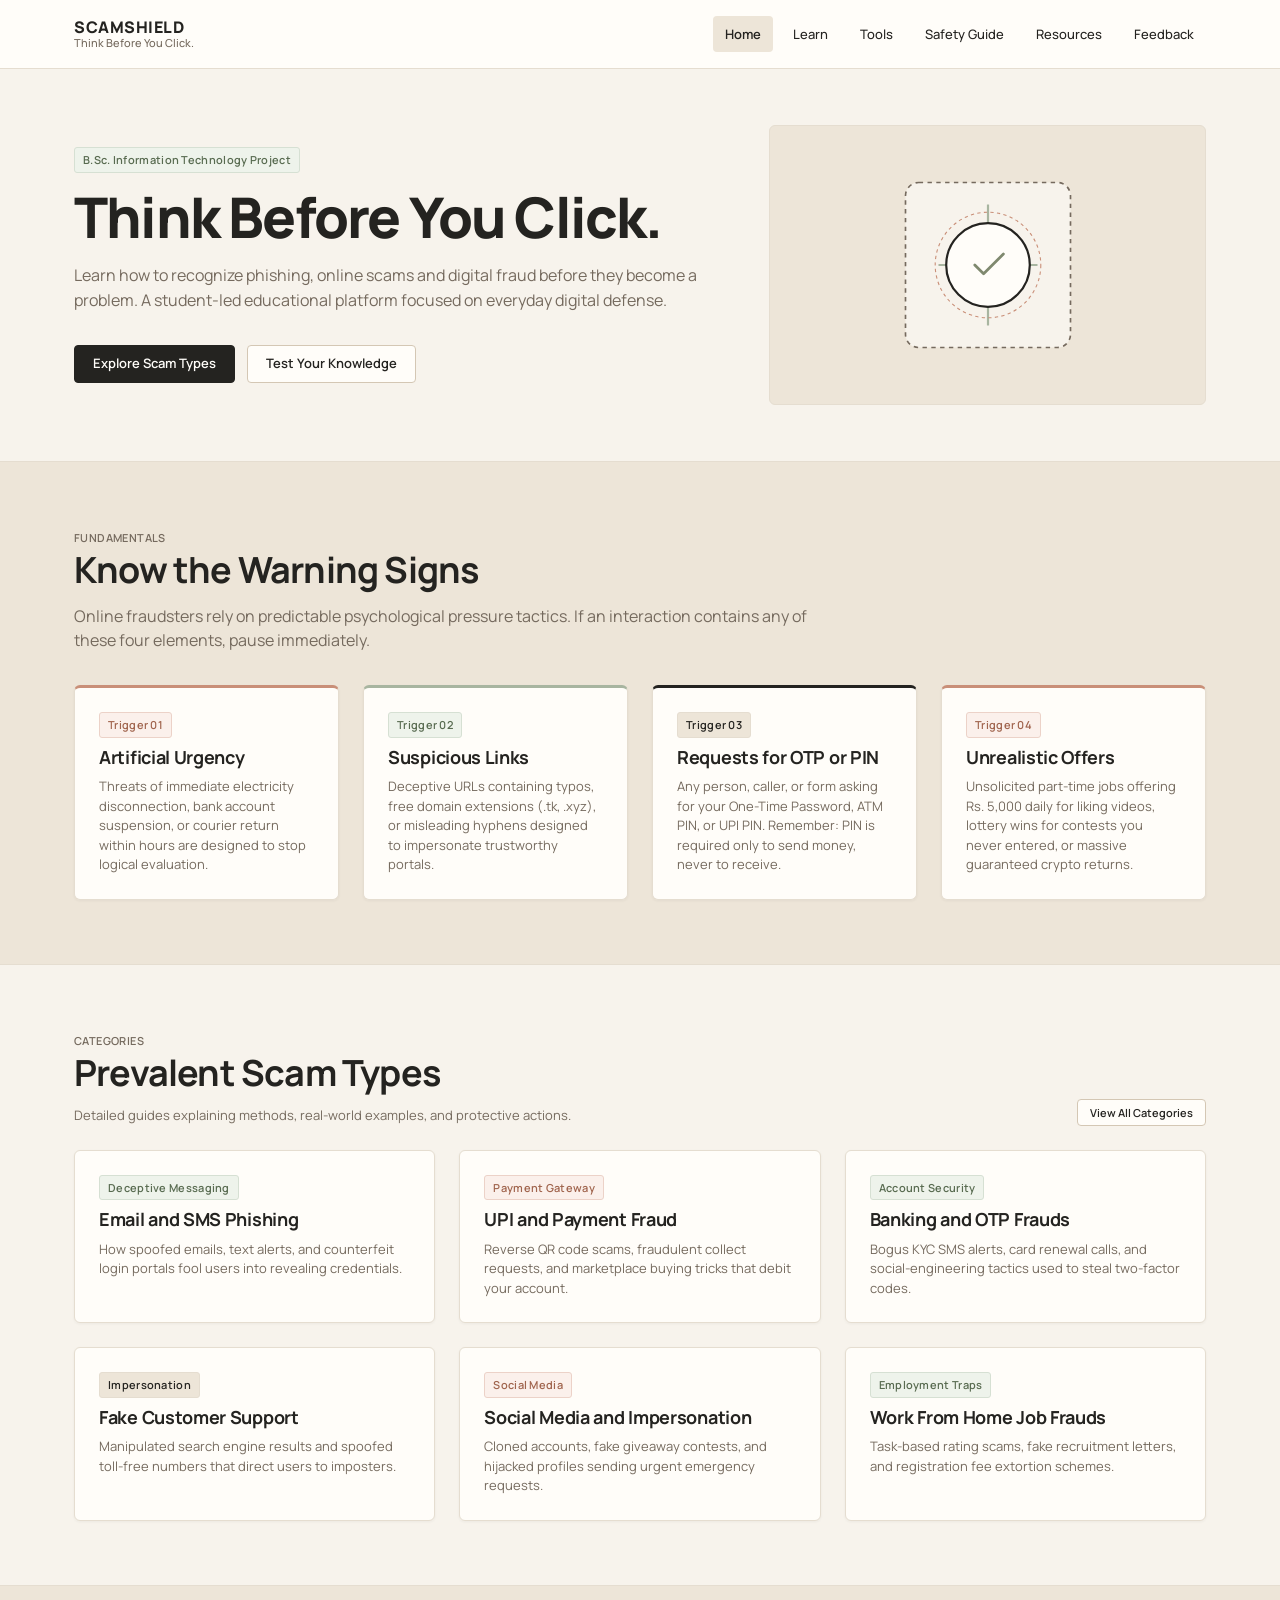
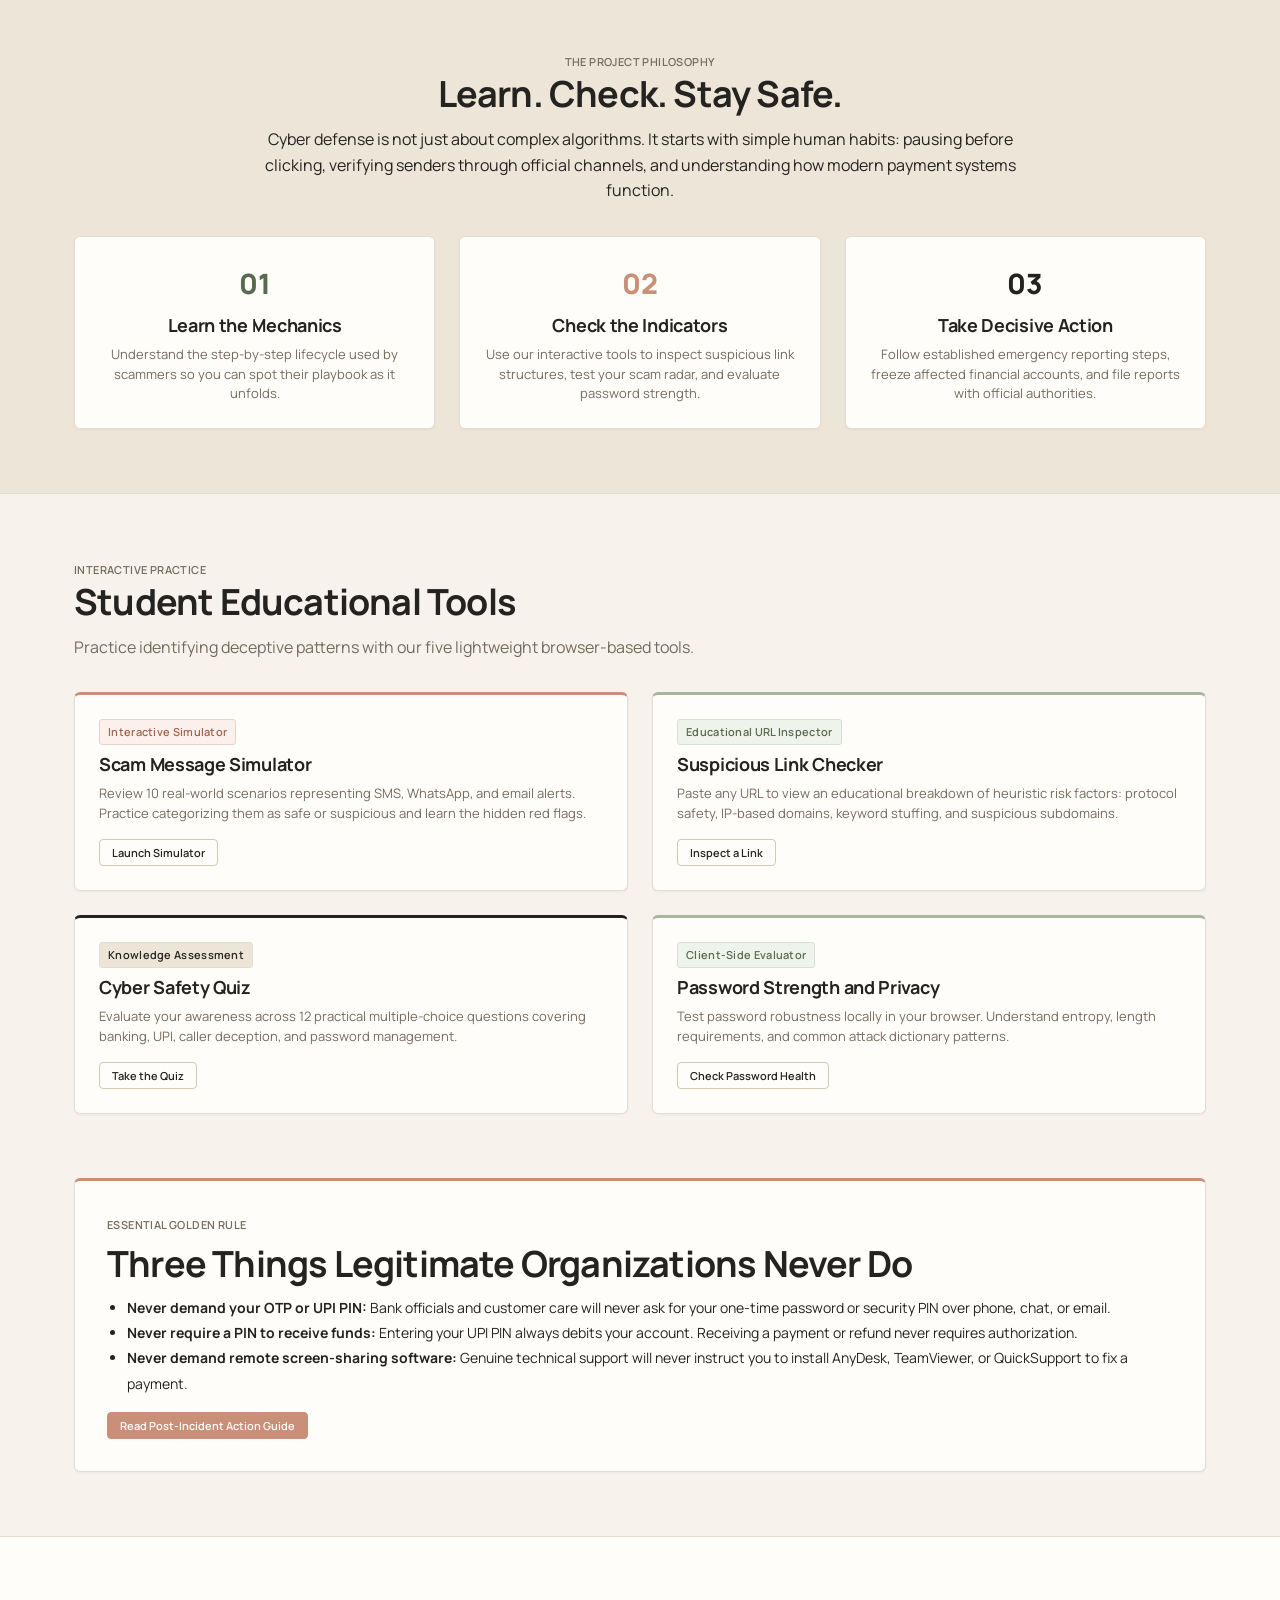
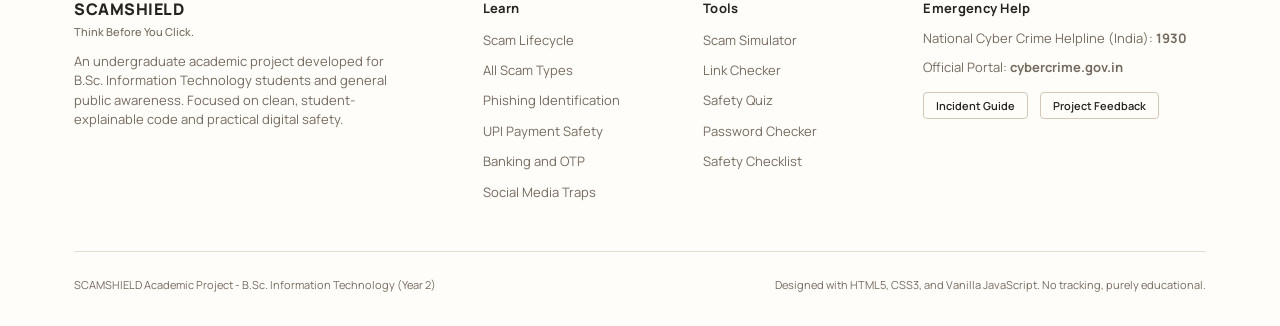
==== index.html @ 03e6b658 "Initial commit: Complete SCAMSHIELD Phishing, Scam and Fraud Detection Awareness Platform" ====
<!DOCTYPE html>
<html lang="en">
<head>
  <meta charset="UTF-8">
  <meta name="viewport" content="width=device-width, initial-scale=1.0">
  <title>SCAMSHIELD | Phishing, Scam and Fraud Detection Awareness</title>
  <meta name="description" content="An educational awareness website designed to help everyday citizens identify phishing attacks, UPI payment fraud, and digital deceptive traps.">
  <link rel="preconnect" href="https://fonts.googleapis.com">
  <link rel="preconnect" href="https://fonts.gstatic.com" crossorigin>
  <link href="https://fonts.googleapis.com/css2?family=Manrope:wght@400;500;600;700;800&display=swap" rel="stylesheet">
  <link rel="stylesheet" href="css/style.css">
</head>
<body>

  <!-- Top Navigation Header -->
  <header class="site-header">
    <div class="container">
      <nav class="navbar" aria-label="Main Navigation">
        <a href="index.html" class="brand">
          <span class="brand-name">SCAMSHIELD</span>
          <span class="brand-tagline">Think Before You Click.</span>
        </a>

        <button class="nav-toggle" id="navToggle" aria-label="Toggle navigation menu" aria-expanded="false">
          Menu
        </button>

        <ul class="nav-menu" id="navMenu">
          <li class="nav-item">
            <a href="index.html" class="nav-link">Home</a>
          </li>
          <li class="nav-item dropdown">
            <a href="about.html" class="nav-link">Learn</a>
            <ul class="dropdown-menu">
              <li class="dropdown-item"><a href="about.html">About Fraud Lifecycle</a></li>
              <li class="dropdown-item"><a href="scams.html">Common Scam Types</a></li>
              <li class="dropdown-item"><a href="phishing.html">Phishing Awareness</a></li>
              <li class="dropdown-item"><a href="upi-scams.html">UPI and Payment Scams</a></li>
              <li class="dropdown-item"><a href="banking-scams.html">Banking and OTP Frauds</a></li>
              <li class="dropdown-item"><a href="social-media-scams.html">Social Media Traps</a></li>
            </ul>
          </li>
          <li class="nav-item dropdown">
            <a href="simulator.html" class="nav-link">Tools</a>
            <ul class="dropdown-menu">
              <li class="dropdown-item"><a href="simulator.html">Scam Simulator</a></li>
              <li class="dropdown-item"><a href="link-checker.html">Suspicious Link Checker</a></li>
              <li class="dropdown-item"><a href="quiz.html">Cyber Safety Quiz</a></li>
              <li class="dropdown-item"><a href="password-safety.html">Password Strength Checker</a></li>
              <li class="dropdown-item"><a href="checklist.html">Interactive Safety Checklist</a></li>
            </ul>
          </li>
          <li class="nav-item">
            <a href="after-scam.html" class="nav-link">Safety Guide</a>
          </li>
          <li class="nav-item">
            <a href="resources.html" class="nav-link">Resources</a>
          </li>
          <li class="nav-item">
            <a href="feedback.html" class="nav-link">Feedback</a>
          </li>
        </ul>
      </nav>
    </div>
  </header>

  <!-- Hero Section -->
  <main>
    <section class="section" style="padding-top: 56px; padding-bottom: 56px;">
      <div class="container">
        <div style="display: grid; grid-template-columns: 1.2fr 0.8fr; gap: 40px; align-items: center;">
          <div>
            <span class="tag tag-sage" style="margin-bottom: 14px;">B.Sc. Information Technology Project</span>
            <h1 class="hero-title">Think Before You Click.</h1>
            <p class="section-subtitle">
              Learn how to recognize phishing, online scams and digital fraud before they become a problem. A student-led educational platform focused on everyday digital defense.
            </p>
            <div class="btn-group">
              <a href="scams.html" class="btn btn-primary">Explore Scam Types</a>
              <a href="quiz.html" class="btn btn-secondary">Test Your Knowledge</a>
            </div>
          </div>

          <!-- Minimal Subtle Line Art Illustration (No futuristic neon locks) -->
          <div class="editorial-visual" style="min-height: 280px; text-align: center;">
            <svg width="220" height="220" viewBox="0 0 200 200" fill="none" xmlns="http://www.w3.org/2000/svg" aria-label="Calm shield illustration">
              <rect x="25" y="25" width="150" height="150" rx="12" fill="#F7F3EC" stroke="#756A5E" stroke-width="1.5" stroke-dasharray="4 4"/>
              <path d="M100 45V155" stroke="#A8B5A0" stroke-width="2"/>
              <path d="M55 100H145" stroke="#A8B5A0" stroke-width="2"/>
              <circle cx="100" cy="100" r="38" fill="#FFFDF9" stroke="#242320" stroke-width="2"/>
              <path d="M88 100L96 108L114 90" stroke="#7F896F" stroke-width="2.5" stroke-linecap="round" stroke-linejoin="round"/>
              <circle cx="100" cy="100" r="48" stroke="#C98F78" stroke-width="1" stroke-dasharray="3 3"/>
            </svg>
          </div>
        </div>
      </div>
    </section>

    <!-- Section 1: Know the Warning Signs -->
    <section class="section section-alt">
      <div class="container">
        <span class="meta-label">Fundamentals</span>
        <h2 class="section-title">Know the Warning Signs</h2>
        <p class="section-subtitle">
          Online fraudsters rely on predictable psychological pressure tactics. If an interaction contains any of these four elements, pause immediately.
        </p>

        <div class="grid grid-4">
          <div class="card card-accent-terracotta">
            <span class="tag tag-terracotta" style="margin-bottom: 8px;">Trigger 01</span>
            <h3 class="card-title">Artificial Urgency</h3>
            <p class="body-secondary">
              Threats of immediate electricity disconnection, bank account suspension, or courier return within hours are designed to stop logical evaluation.
            </p>
          </div>

          <div class="card card-accent-sage">
            <span class="tag tag-sage" style="margin-bottom: 8px;">Trigger 02</span>
            <h3 class="card-title">Suspicious Links</h3>
            <p class="body-secondary">
              Deceptive URLs containing typos, free domain extensions (.tk, .xyz), or misleading hyphens designed to impersonate trustworthy portals.
            </p>
          </div>

          <div class="card card-accent-charcoal">
            <span class="tag" style="margin-bottom: 8px;">Trigger 03</span>
            <h3 class="card-title">Requests for OTP or PIN</h3>
            <p class="body-secondary">
              Any person, caller, or form asking for your One-Time Password, ATM PIN, or UPI PIN. Remember: PIN is required only to send money, never to receive.
            </p>
          </div>

          <div class="card card-accent-terracotta">
            <span class="tag tag-terracotta" style="margin-bottom: 8px;">Trigger 04</span>
            <h3 class="card-title">Unrealistic Offers</h3>
            <p class="body-secondary">
              Unsolicited part-time jobs offering Rs. 5,000 daily for liking videos, lottery wins for contests you never entered, or massive guaranteed crypto returns.
            </p>
          </div>
        </div>
      </div>
    </section>

    <!-- Section 2: Common Scams -->
    <section class="section">
      <div class="container">
        <div style="display: flex; justify-content: space-between; align-items: flex-end; margin-bottom: 24px; flex-wrap: wrap; gap: 12px;">
          <div>
            <span class="meta-label">Categories</span>
            <h2 class="section-title">Prevalent Scam Types</h2>
            <p class="body-secondary">Detailed guides explaining methods, real-world examples, and protective actions.</p>
          </div>
          <a href="scams.html" class="btn btn-secondary btn-sm">View All Categories</a>
        </div>

        <div class="grid grid-3">
          <a href="phishing.html" class="card card-clickable">
            <span class="tag tag-sage" style="margin-bottom: 8px;">Deceptive Messaging</span>
            <h3 class="card-title">Email and SMS Phishing</h3>
            <p class="body-secondary">
              How spoofed emails, text alerts, and counterfeit login portals fool users into revealing credentials.
            </p>
          </a>

          <a href="upi-scams.html" class="card card-clickable">
            <span class="tag tag-terracotta" style="margin-bottom: 8px;">Payment Gateway</span>
            <h3 class="card-title">UPI and Payment Fraud</h3>
            <p class="body-secondary">
              Reverse QR code scams, fraudulent collect requests, and marketplace buying tricks that debit your account.
            </p>
          </a>

          <a href="banking-scams.html" class="card card-clickable">
            <span class="tag tag-sage" style="margin-bottom: 8px;">Account Security</span>
            <h3 class="card-title">Banking and OTP Frauds</h3>
            <p class="body-secondary">
              Bogus KYC SMS alerts, card renewal calls, and social-engineering tactics used to steal two-factor codes.
            </p>
          </a>

          <a href="scams.html" class="card card-clickable">
            <span class="tag" style="margin-bottom: 8px;">Impersonation</span>
            <h3 class="card-title">Fake Customer Support</h3>
            <p class="body-secondary">
              Manipulated search engine results and spoofed toll-free numbers that direct users to imposters.
            </p>
          </a>

          <a href="social-media-scams.html" class="card card-clickable">
            <span class="tag tag-terracotta" style="margin-bottom: 8px;">Social Media</span>
            <h3 class="card-title">Social Media and Impersonation</h3>
            <p class="body-secondary">
              Cloned accounts, fake giveaway contests, and hijacked profiles sending urgent emergency requests.
            </p>
          </a>

          <a href="scams.html" class="card card-clickable">
            <span class="tag tag-sage" style="margin-bottom: 8px;">Employment Traps</span>
            <h3 class="card-title">Work From Home Job Frauds</h3>
            <p class="body-secondary">
              Task-based rating scams, fake recruitment letters, and registration fee extortion schemes.
            </p>
          </a>
        </div>
      </div>
    </section>

    <!-- Section 3: Learn. Check. Stay Safe. -->
    <section class="section section-alt">
      <div class="container">
        <div style="max-width: 760px; margin: 0 auto; text-align: center;">
          <span class="meta-label">The Project Philosophy</span>
          <h2 class="section-title">Learn. Check. Stay Safe.</h2>
          <p class="body-large" style="margin-bottom: 24px;">
            Cyber defense is not just about complex algorithms. It starts with simple human habits: pausing before clicking, verifying senders through official channels, and understanding how modern payment systems function.
          </p>
        </div>

        <div class="grid grid-3" style="margin-top: 32px;">
          <div class="card" style="text-align: center;">
            <div style="font-size: 28px; font-weight: 800; color: var(--color-sage-dark); margin-bottom: 8px;">01</div>
            <h3 class="card-title">Learn the Mechanics</h3>
            <p class="body-secondary">
              Understand the step-by-step lifecycle used by scammers so you can spot their playbook as it unfolds.
            </p>
          </div>

          <div class="card" style="text-align: center;">
            <div style="font-size: 28px; font-weight: 800; color: var(--color-terracotta); margin-bottom: 8px;">02</div>
            <h3 class="card-title">Check the Indicators</h3>
            <p class="body-secondary">
              Use our interactive tools to inspect suspicious link structures, test your scam radar, and evaluate password strength.
            </p>
          </div>

          <div class="card" style="text-align: center;">
            <div style="font-size: 28px; font-weight: 800; color: var(--color-charcoal); margin-bottom: 8px;">03</div>
            <h3 class="card-title">Take Decisive Action</h3>
            <p class="body-secondary">
              Follow established emergency reporting steps, freeze affected financial accounts, and file reports with official authorities.
            </p>
          </div>
        </div>
      </div>
    </section>

    <!-- Section 4: Interactive Tools Preview -->
    <section class="section">
      <div class="container">
        <span class="meta-label">Interactive Practice</span>
        <h2 class="section-title">Student Educational Tools</h2>
        <p class="section-subtitle">
          Practice identifying deceptive patterns with our five lightweight browser-based tools.
        </p>

        <div class="grid grid-2">
          <div class="card card-accent-terracotta">
            <span class="tag tag-terracotta" style="margin-bottom: 8px;">Interactive Simulator</span>
            <h3 class="card-title">Scam Message Simulator</h3>
            <p class="body-secondary" style="margin-bottom: 16px;">
              Review 10 real-world scenarios representing SMS, WhatsApp, and email alerts. Practice categorizing them as safe or suspicious and learn the hidden red flags.
            </p>
            <a href="simulator.html" class="btn btn-secondary btn-sm">Launch Simulator</a>
          </div>

          <div class="card card-accent-sage">
            <span class="tag tag-sage" style="margin-bottom: 8px;">Educational URL Inspector</span>
            <h3 class="card-title">Suspicious Link Checker</h3>
            <p class="body-secondary" style="margin-bottom: 16px;">
              Paste any URL to view an educational breakdown of heuristic risk factors: protocol safety, IP-based domains, keyword stuffing, and suspicious subdomains.
            </p>
            <a href="link-checker.html" class="btn btn-secondary btn-sm">Inspect a Link</a>
          </div>

          <div class="card card-accent-charcoal">
            <span class="tag" style="margin-bottom: 8px;">Knowledge Assessment</span>
            <h3 class="card-title">Cyber Safety Quiz</h3>
            <p class="body-secondary" style="margin-bottom: 16px;">
              Evaluate your awareness across 12 practical multiple-choice questions covering banking, UPI, caller deception, and password management.
            </p>
            <a href="quiz.html" class="btn btn-secondary btn-sm">Take the Quiz</a>
          </div>

          <div class="card card-accent-sage">
            <span class="tag tag-sage" style="margin-bottom: 8px;">Client-Side Evaluator</span>
            <h3 class="card-title">Password Strength and Privacy</h3>
            <p class="body-secondary" style="margin-bottom: 16px;">
              Test password robustness locally in your browser. Understand entropy, length requirements, and common attack dictionary patterns.
            </p>
            <a href="password-safety.html" class="btn btn-secondary btn-sm">Check Password Health</a>
          </div>
        </div>
      </div>
    </section>

    <!-- Section 5: Golden Rules Summary -->
    <section class="section" style="padding-top: 0;">
      <div class="container">
        <div class="card card-accent-terracotta" style="background-color: var(--color-white); padding: 32px;">
          <span class="meta-label">Essential Golden Rule</span>
          <h3 class="section-title" style="margin-top: 6px; margin-bottom: 10px;">Three Things Legitimate Organizations Never Do</h3>
          <ul style="padding-left: 20px; line-height: 1.8; color: var(--color-charcoal); margin-bottom: 16px;">
            <li><strong>Never demand your OTP or UPI PIN:</strong> Bank officials and customer care will never ask for your one-time password or security PIN over phone, chat, or email.</li>
            <li><strong>Never require a PIN to receive funds:</strong> Entering your UPI PIN always debits your account. Receiving a payment or refund never requires authorization.</li>
            <li><strong>Never demand remote screen-sharing software:</strong> Genuine technical support will never instruct you to install AnyDesk, TeamViewer, or QuickSupport to fix a payment.</li>
          </ul>
          <a href="after-scam.html" class="btn btn-terracotta btn-sm">Read Post-Incident Action Guide</a>
        </div>
      </div>
    </section>
  </main>

  <!-- Site Footer -->
  <footer class="site-footer">
    <div class="container">
      <div class="footer-grid">
        <div class="footer-brand">
          <h4 class="brand-name" style="margin-bottom: 6px;">SCAMSHIELD</h4>
          <p class="brand-tagline" style="margin-bottom: 14px;">Think Before You Click.</p>
          <p class="body-secondary">
            An undergraduate academic project developed for B.Sc. Information Technology students and general public awareness. Focused on clean, student-explainable code and practical digital safety.
          </p>
        </div>

        <div>
          <h5 class="footer-title">Learn</h5>
          <ul class="footer-links">
            <li><a href="about.html">Scam Lifecycle</a></li>
            <li><a href="scams.html">All Scam Types</a></li>
            <li><a href="phishing.html">Phishing Identification</a></li>
            <li><a href="upi-scams.html">UPI Payment Safety</a></li>
            <li><a href="banking-scams.html">Banking and OTP</a></li>
            <li><a href="social-media-scams.html">Social Media Traps</a></li>
          </ul>
        </div>

        <div>
          <h5 class="footer-title">Tools</h5>
          <ul class="footer-links">
            <li><a href="simulator.html">Scam Simulator</a></li>
            <li><a href="link-checker.html">Link Checker</a></li>
            <li><a href="quiz.html">Safety Quiz</a></li>
            <li><a href="password-safety.html">Password Checker</a></li>
            <li><a href="checklist.html">Safety Checklist</a></li>
          </ul>
        </div>

        <div>
          <h5 class="footer-title">Emergency Help</h5>
          <p class="body-secondary" style="margin-bottom: 10px;">
            National Cyber Crime Helpline (India): <strong>1930</strong>
          </p>
          <p class="body-secondary" style="margin-bottom: 14px;">
            Official Portal: <strong>cybercrime.gov.in</strong>
          </p>
          <div class="btn-group">
            <a href="after-scam.html" class="btn btn-secondary btn-sm">Incident Guide</a>
            <a href="feedback.html" class="btn btn-secondary btn-sm">Project Feedback</a>
          </div>
        </div>
      </div>

      <div class="footer-bottom">
        <div>SCAMSHIELD Academic Project - B.Sc. Information Technology (Year 2)</div>
        <div>Designed with HTML5, CSS3, and Vanilla JavaScript. No tracking, purely educational.</div>
      </div>
    </div>
  </footer>

  <script src="js/script.js"></script>
</body>
</html>
---- css/style.css ----
/*
  SCAMSHIELD - Academic Web Project
  Phishing, Scam and Fraud Detection Awareness Program
  Design Style: Warm, Minimal, Editorial, Pinterest-inspired
  Typography: Manrope Design System
*/

/* ==================================================
   1. CSS RESET AND DESIGN TOKENS
   ================================================== */
:root {
  /* Warm editorial color palette */
  --color-ivory: #F7F3EC;
  --color-beige: #EDE5D8;
  --color-white: #FFFDF9;
  --color-card-bg: #FFFDF9;
  --color-charcoal: #242320;
  --color-brown: #756A5E;
  --color-muted: #8A7E72;
  --color-sage: #A8B5A0;
  --color-sage-dark: #586B50;
  --color-sage-light: #EEF3EB;
  --color-terracotta: #C98F78;
  --color-terracotta-dark: #A0644D;
  --color-terracotta-light: #FBF0EB;
  --color-olive: #7F896F;
  --color-sand: #DDD2C2;
  --color-border: #E5DDD0;
  --color-border-dark: #D4C7B4;
  --color-danger: #B84A39;
  --color-danger-light: #FBECE9;
  --color-success: #436B47;
  --color-success-light: #EBF4EC;

  /* Typography design tokens */
  --font-primary: 'Manrope', -apple-system, BlinkMacSystemFont, 'Segoe UI', Roboto, Helvetica, Arial, sans-serif;
  
  --font-regular: 400;
  --font-medium: 500;
  --font-semibold: 600;
  --font-bold: 700;
  --font-extrabold: 800;

  /* Type scale */
  --text-xs: 11px;
  --text-sm: 13px;
  --text-base: 14px;
  --text-md: 16px;
  --text-lg: 18px;
  --text-xl: 24px;
  --text-2xl: 30px;
  --text-3xl: 36px;
  --text-display: 56px;

  /* Spacing system */
  --space-2xs: 4px;
  --space-xs: 8px;
  --space-sm: 12px;
  --space-md: 16px;
  --space-lg: 24px;
  --space-xl: 32px;
  --space-2xl: 48px;
  --space-3xl: 64px;
  --space-4xl: 80px;

  /* Layout */
  --container-max: 1180px;
  --content-max: 760px;
  --radius-xs: 3px;
  --radius-sm: 4px;
  --radius-md: 6px;
  --radius-lg: 8px;
  
  /* Subtle shadows */
  --shadow-sm: 0 1px 3px rgba(36, 35, 32, 0.05);
  --shadow-md: 0 4px 12px rgba(36, 35, 32, 0.06);
  --shadow-hover: 0 6px 18px rgba(36, 35, 32, 0.09);

  /* Transitions */
  --transition-fast: 150ms ease;
  --transition-normal: 220ms ease;
}

*, *::before, *::after {
  box-sizing: border-box;
  margin: 0;
  padding: 0;
}

html {
  font-size: 16px;
  scroll-behavior: smooth;
  -webkit-text-size-adjust: 100%;
}

body {
  font-family: var(--font-primary);
  font-size: var(--text-base);
  font-weight: var(--font-regular);
  line-height: 1.6;
  color: var(--color-charcoal);
  background-color: var(--color-ivory);
  min-height: 100vh;
  display: flex;
  flex-direction: column;
  -webkit-font-smoothing: antialiased;
  -moz-osx-font-smoothing: grayscale;
}

/* ==================================================
   2. TYPOGRAPHY SYSTEM
   ================================================== */
h1, h2, h3, h4, h5, h6 {
  color: var(--color-charcoal);
  font-family: var(--font-primary);
  line-height: 1.2;
}

.hero-title {
  font-size: var(--text-display);
  font-weight: var(--font-extrabold);
  line-height: 1.08;
  letter-spacing: -1.8px;
  margin-bottom: var(--space-md);
  max-width: 820px;
}

.section-title {
  font-size: var(--text-3xl);
  font-weight: var(--font-bold);
  line-height: 1.2;
  letter-spacing: -0.8px;
  margin-bottom: var(--space-sm);
}

.section-subtitle {
  font-size: var(--text-md);
  font-weight: var(--font-regular);
  color: var(--color-brown);
  line-height: 1.55;
  max-width: var(--content-max);
  margin-bottom: var(--space-xl);
}

.page-title {
  font-size: var(--text-3xl);
  font-weight: var(--font-extrabold);
  line-height: 1.15;
  letter-spacing: -1px;
  margin-bottom: var(--space-sm);
}

.page-lead {
  font-size: var(--text-md);
  font-weight: var(--font-regular);
  color: var(--color-brown);
  line-height: 1.6;
  max-width: var(--content-max);
}

.card-title {
  font-size: var(--text-lg);
  font-weight: var(--font-bold);
  line-height: 1.3;
  letter-spacing: -0.3px;
  margin-bottom: var(--space-xs);
}

.card-title-sm {
  font-size: var(--text-md);
  font-weight: var(--font-bold);
  line-height: 1.35;
  margin-bottom: var(--space-xs);
}

.body-large {
  font-size: var(--text-md);
  font-weight: var(--font-regular);
  line-height: 1.6;
  color: var(--color-charcoal);
}

.body-normal {
  font-size: var(--text-base);
  font-weight: var(--font-regular);
  line-height: 1.55;
  color: var(--color-charcoal);
}

.body-secondary {
  font-size: var(--text-sm);
  font-weight: var(--font-regular);
  line-height: 1.5;
  color: var(--color-brown);
}

.meta-label {
  font-size: var(--text-xs);
  font-weight: var(--font-semibold);
  letter-spacing: 0.4px;
  text-transform: uppercase;
  color: var(--color-brown);
}

.tag {
  display: inline-block;
  font-size: var(--text-xs);
  font-weight: var(--font-semibold);
  letter-spacing: 0.3px;
  padding: 3px 8px;
  border-radius: var(--radius-xs);
  background-color: var(--color-beige);
  color: var(--color-charcoal);
  border: 1px solid var(--color-border);
}

.tag-sage {
  background-color: var(--color-sage-light);
  color: var(--color-sage-dark);
  border-color: #D6E0D3;
}

.tag-terracotta {
  background-color: var(--color-terracotta-light);
  color: var(--color-terracotta-dark);
  border-color: #ECD2C8;
}

.tag-danger {
  background-color: var(--color-danger-light);
  color: var(--color-danger);
  border-color: #F1D4CF;
}

/* ==================================================
   3. LAYOUT & CONTAINERS
   ================================================== */
.container {
  width: 100%;
  max-width: var(--container-max);
  margin-left: auto;
  margin-right: auto;
  padding-left: var(--space-lg);
  padding-right: var(--space-lg);
}

.container-narrow {
  max-width: var(--content-max);
  margin-left: auto;
  margin-right: auto;
  padding-left: var(--space-lg);
  padding-right: var(--space-lg);
}

.section {
  padding-top: var(--space-3xl);
  padding-bottom: var(--space-3xl);
}

.section-alt {
  background-color: var(--color-beige);
  border-top: 1px solid var(--color-border);
  border-bottom: 1px solid var(--color-border);
}

.page-header {
  padding-top: var(--space-2xl);
  padding-bottom: var(--space-2xl);
  border-bottom: 1px solid var(--color-border);
  background-color: var(--color-white);
}

.breadcrumbs {
  display: flex;
  align-items: center;
  gap: var(--space-xs);
  font-size: var(--text-xs);
  font-weight: var(--font-medium);
  color: var(--color-muted);
  margin-bottom: var(--space-sm);
}

.breadcrumbs a {
  color: var(--color-brown);
  text-decoration: none;
}

.breadcrumbs a:hover {
  color: var(--color-charcoal);
}

/* ==================================================
   4. NAVIGATION BAR
   ================================================== */
.site-header {
  background-color: var(--color-white);
  border-bottom: 1px solid var(--color-border);
  position: sticky;
  top: 0;
  z-index: 100;
}

.navbar {
  display: flex;
  align-items: center;
  justify-content: space-between;
  height: 68px;
}

.brand {
  display: flex;
  flex-direction: column;
  text-decoration: none;
  color: var(--color-charcoal);
}

.brand-name {
  font-size: var(--text-md);
  font-weight: var(--font-extrabold);
  letter-spacing: 0.5px;
  line-height: 1.1;
  color: var(--color-charcoal);
}

.brand-tagline {
  font-size: var(--text-xs);
  font-weight: var(--font-medium);
  color: var(--color-brown);
  line-height: 1.2;
}

.nav-menu {
  display: flex;
  align-items: center;
  list-style: none;
  gap: var(--space-xs);
}

.nav-item {
  position: relative;
}

.nav-link {
  font-size: var(--text-sm);
  font-weight: var(--font-medium);
  color: var(--color-charcoal);
  text-decoration: none;
  padding: 8px 12px;
  border-radius: var(--radius-sm);
  transition: background-color var(--transition-fast), color var(--transition-fast);
  display: flex;
  align-items: center;
  gap: 4px;
}

.nav-link:hover,
.nav-link.active {
  background-color: var(--color-beige);
  color: var(--color-charcoal);
  font-weight: var(--font-semibold);
}

.dropdown-menu {
  display: none;
  position: absolute;
  top: 100%;
  left: 0;
  background-color: var(--color-white);
  border: 1px solid var(--color-border);
  border-radius: var(--radius-md);
  box-shadow: var(--shadow-md);
  min-width: 220px;
  padding: 6px 0;
  list-style: none;
  z-index: 120;
}

.dropdown-item a {
  display: block;
  padding: 8px 16px;
  font-size: var(--text-sm);
  font-weight: var(--font-medium);
  color: var(--color-charcoal);
  text-decoration: none;
  transition: background-color var(--transition-fast);
}

.dropdown-item a:hover {
  background-color: var(--color-ivory);
  color: var(--color-charcoal);
}

.dropdown:hover .dropdown-menu,
.dropdown:focus-within .dropdown-menu {
  display: block;
}

.nav-toggle {
  display: none;
  background: none;
  border: 1px solid var(--color-border);
  padding: 8px 12px;
  border-radius: var(--radius-sm);
  cursor: pointer;
  color: var(--color-charcoal);
  font-family: var(--font-primary);
  font-size: var(--text-sm);
  font-weight: var(--font-semibold);
}

/* ==================================================
   5. BUTTONS & CONTROLS
   ================================================== */
.btn {
  display: inline-flex;
  align-items: center;
  justify-content: center;
  gap: 8px;
  font-family: var(--font-primary);
  font-size: var(--text-sm);
  font-weight: var(--font-semibold);
  padding: 10px 18px;
  border-radius: var(--radius-sm);
  border: 1px solid transparent;
  cursor: pointer;
  text-decoration: none;
  line-height: 1.2;
  transition: background-color var(--transition-fast), border-color var(--transition-fast), color var(--transition-fast);
}

.btn-primary {
  background-color: var(--color-charcoal);
  color: var(--color-white);
  border-color: var(--color-charcoal);
}

.btn-primary:hover {
  background-color: #3b3935;
  border-color: #3b3935;
}

.btn-secondary {
  background-color: var(--color-white);
  color: var(--color-charcoal);
  border-color: var(--color-border-dark);
}

.btn-secondary:hover {
  background-color: var(--color-beige);
}

.btn-sage {
  background-color: var(--color-sage);
  color: #1f271c;
  border-color: var(--color-sage);
}

.btn-sage:hover {
  background-color: #97a68f;
}

.btn-terracotta {
  background-color: var(--color-terracotta);
  color: var(--color-white);
  border-color: var(--color-terracotta);
}

.btn-terracotta:hover {
  background-color: var(--color-terracotta-dark);
}

.btn-sm {
  padding: 6px 12px;
  font-size: var(--text-xs);
}

.btn-group {
  display: flex;
  align-items: center;
  gap: var(--space-sm);
  flex-wrap: wrap;
}

/* ==================================================
   6. CARDS & GRIDS
   ================================================== */
.card {
  background-color: var(--color-card-bg);
  border: 1px solid var(--color-border);
  border-radius: var(--radius-md);
  padding: var(--space-lg);
  box-shadow: var(--shadow-sm);
  transition: box-shadow var(--transition-fast), border-color var(--transition-fast), transform var(--transition-fast);
}

.card:hover {
  border-color: var(--color-border-dark);
  box-shadow: var(--shadow-md);
}

.card-clickable {
  text-decoration: none;
  color: inherit;
  display: block;
}

.card-clickable:hover {
  transform: translateY(-2px);
}

.card-accent-sage {
  border-top: 3px solid var(--color-sage);
}

.card-accent-terracotta {
  border-top: 3px solid var(--color-terracotta);
}

.card-accent-charcoal {
  border-top: 3px solid var(--color-charcoal);
}

.grid {
  display: grid;
  gap: var(--space-lg);
}

.grid-2 {
  grid-template-columns: repeat(2, 1fr);
}

.grid-3 {
  grid-template-columns: repeat(3, 1fr);
}

.grid-4 {
  grid-template-columns: repeat(4, 1fr);
}

/* Process Timeline (About page) */
.process-flow {
  display: grid;
  grid-template-columns: repeat(5, 1fr);
  gap: var(--space-md);
  position: relative;
  margin-top: var(--space-xl);
}

.process-step {
  background-color: var(--color-white);
  border: 1px solid var(--color-border);
  border-radius: var(--radius-md);
  padding: var(--space-md);
  position: relative;
}

.process-number {
  font-size: var(--text-xl);
  font-weight: var(--font-extrabold);
  color: var(--color-terracotta);
  line-height: 1;
  margin-bottom: var(--space-xs);
}

/* Callout and Notice Boxes */
.notice-box {
  padding: var(--space-md) var(--space-lg);
  border-radius: var(--radius-sm);
  margin-top: var(--space-lg);
  margin-bottom: var(--space-lg);
  border-left: 4px solid;
}

.notice-warning {
  background-color: var(--color-terracotta-light);
  border-left-color: var(--color-terracotta);
  color: var(--color-charcoal);
}

.notice-info {
  background-color: var(--color-sage-light);
  border-left-color: var(--color-sage-dark);
  color: var(--color-charcoal);
}

.notice-disclaimer {
  background-color: var(--color-beige);
  border-left-color: var(--color-brown);
  color: var(--color-charcoal);
  font-size: var(--text-sm);
}

/* ==================================================
   7. INTERACTIVE TOOLS UI
   ================================================== */
/* Form inputs */
.form-group {
  margin-bottom: var(--space-md);
}

.form-label {
  display: block;
  font-size: var(--text-sm);
  font-weight: var(--font-semibold);
  color: var(--color-charcoal);
  margin-bottom: var(--space-2xs);
}

.form-hint {
  font-size: var(--text-xs);
  color: var(--color-brown);
  margin-top: 4px;
}

.form-control {
  width: 100%;
  font-family: var(--font-primary);
  font-size: var(--text-base);
  font-weight: var(--font-regular);
  color: var(--color-charcoal);
  background-color: var(--color-white);
  border: 1px solid var(--color-border-dark);
  border-radius: var(--radius-sm);
  padding: 10px 14px;
  line-height: 1.4;
  outline: none;
  transition: border-color var(--transition-fast), box-shadow var(--transition-fast);
}

.form-control:focus {
  border-color: var(--color-charcoal);
  box-shadow: 0 0 0 2px rgba(36, 35, 32, 0.1);
}

textarea.form-control {
  resize: vertical;
  min-height: 100px;
}

select.form-control {
  cursor: pointer;
}

/* Simulated Message Box (for educational samples & simulator) */
.message-simulation {
  background-color: var(--color-white);
  border: 1px solid var(--color-border-dark);
  border-radius: var(--radius-md);
  padding: var(--space-md);
  margin: var(--space-md) 0;
  font-family: inherit;
  box-shadow: var(--shadow-sm);
}

.message-header {
  display: flex;
  justify-content: space-between;
  align-items: center;
  border-bottom: 1px solid var(--color-border);
  padding-bottom: 8px;
  margin-bottom: 12px;
  font-size: var(--text-xs);
  color: var(--color-brown);
}

.message-sender {
  font-weight: var(--font-bold);
  color: var(--color-charcoal);
}

.message-body {
  font-size: var(--text-base);
  line-height: 1.5;
  color: var(--color-charcoal);
  white-space: pre-wrap;
}

.message-fake-link {
  color: #1952a5;
  text-decoration: underline;
  word-break: break-all;
}

/* Simulator Feedback Box */
.sim-feedback {
  margin-top: var(--space-md);
  padding: var(--space-md);
  border-radius: var(--radius-sm);
  border: 1px solid transparent;
  display: none;
}

.sim-feedback.visible {
  display: block;
}

.sim-feedback.correct {
  background-color: var(--color-success-light);
  border-color: #B5D4BA;
  color: #27452A;
}

.sim-feedback.incorrect {
  background-color: var(--color-danger-light);
  border-color: #E6B6AF;
  color: #6C1E12;
}

/* Quiz UI */
.quiz-card {
  background-color: var(--color-white);
  border: 1px solid var(--color-border);
  border-radius: var(--radius-md);
  padding: var(--space-xl);
  box-shadow: var(--shadow-sm);
}

.quiz-progress {
  display: flex;
  justify-content: space-between;
  align-items: center;
  font-size: var(--text-xs);
  font-weight: var(--font-semibold);
  color: var(--color-brown);
  margin-bottom: var(--space-md);
}

.quiz-question {
  font-size: var(--text-xl);
  font-weight: var(--font-bold);
  line-height: 1.3;
  margin-bottom: var(--space-lg);
  letter-spacing: -0.4px;
}

.quiz-options {
  display: flex;
  flex-direction: column;
  gap: var(--space-xs);
  margin-bottom: var(--space-lg);
}

.quiz-option-btn {
  width: 100%;
  text-align: left;
  padding: 14px 16px;
  background-color: var(--color-ivory);
  border: 1px solid var(--color-border);
  border-radius: var(--radius-sm);
  font-family: var(--font-primary);
  font-size: var(--text-base);
  font-weight: var(--font-medium);
  color: var(--color-charcoal);
  cursor: pointer;
  transition: all var(--transition-fast);
  line-height: 1.4;
}

.quiz-option-btn:hover:not(:disabled) {
  background-color: var(--color-beige);
  border-color: var(--color-border-dark);
}

.quiz-option-btn.selected-correct {
  background-color: var(--color-success-light);
  border-color: var(--color-success);
  color: var(--color-success);
  font-weight: var(--font-bold);
}

.quiz-option-btn.selected-wrong {
  background-color: var(--color-danger-light);
  border-color: var(--color-danger);
  color: var(--color-danger);
  font-weight: var(--font-bold);
}

.quiz-option-btn.show-correct {
  background-color: var(--color-success-light);
  border-color: var(--color-success);
  color: var(--color-success);
}

/* Password Strength Meter */
.meter-bar-container {
  height: 8px;
  background-color: var(--color-beige);
  border-radius: 4px;
  overflow: hidden;
  margin: 10px 0;
  border: 1px solid var(--color-border);
}

.meter-bar {
  height: 100%;
  width: 0%;
  transition: width 200ms ease, background-color 200ms ease;
}

.meter-weak { width: 25%; background-color: var(--color-danger); }
.meter-fair { width: 50%; background-color: var(--color-terracotta); }
.meter-good { width: 75%; background-color: var(--color-olive); }
.meter-strong { width: 100%; background-color: var(--color-success); }

.criteria-list {
  list-style: none;
  display: grid;
  grid-template-columns: repeat(2, 1fr);
  gap: 8px;
  margin-top: var(--space-md);
  font-size: var(--text-sm);
}

.criteria-item {
  display: flex;
  align-items: center;
  gap: 6px;
  color: var(--color-brown);
}

.criteria-item.met {
  color: var(--color-success);
  font-weight: var(--font-semibold);
}

/* Checklist UI */
.checklist-item {
  display: flex;
  align-items: flex-start;
  gap: 12px;
  padding: 12px 14px;
  background-color: var(--color-white);
  border: 1px solid var(--color-border);
  border-radius: var(--radius-sm);
  margin-bottom: 8px;
  cursor: pointer;
  transition: background-color var(--transition-fast);
}

.checklist-item:hover {
  background-color: var(--color-ivory);
}

.checklist-item input[type="checkbox"] {
  margin-top: 3px;
  width: 18px;
  height: 18px;
  cursor: pointer;
  accent-color: var(--color-charcoal);
}

.checklist-label {
  cursor: pointer;
  font-size: var(--text-base);
  color: var(--color-charcoal);
  user-select: none;
}

.checklist-item.checked {
  background-color: var(--color-beige);
  border-color: var(--color-border-dark);
}

.checklist-item.checked .checklist-label {
  text-decoration: line-through;
  color: var(--color-brown);
}

/* ==================================================
   8. FOOTER
   ================================================== */
.site-footer {
  margin-top: auto;
  background-color: var(--color-white);
  border-top: 1px solid var(--color-border);
  padding-top: var(--space-3xl);
  padding-bottom: var(--space-xl);
}

.footer-grid {
  display: grid;
  grid-template-columns: 2fr 1fr 1fr 1.5fr;
  gap: var(--space-xl);
  margin-bottom: var(--space-2xl);
}

.footer-brand {
  max-width: 320px;
}

.footer-title {
  font-size: var(--text-sm);
  font-weight: var(--font-bold);
  letter-spacing: 0.3px;
  margin-bottom: var(--space-sm);
  color: var(--color-charcoal);
}

.footer-links {
  list-style: none;
  display: flex;
  flex-direction: column;
  gap: 8px;
}

.footer-links a {
  font-size: var(--text-sm);
  color: var(--color-brown);
  text-decoration: none;
  transition: color var(--transition-fast);
}

.footer-links a:hover {
  color: var(--color-charcoal);
}

.footer-bottom {
  display: flex;
  align-items: center;
  justify-content: space-between;
  padding-top: var(--space-lg);
  border-top: 1px solid var(--color-border);
  font-size: var(--text-xs);
  color: var(--color-brown);
  flex-wrap: wrap;
  gap: var(--space-sm);
}

/* ==================================================
   9. EDITORIAL / EDUCATIONAL CONTENT STYLES
   ================================================== */
.rule-box {
  background-color: var(--color-white);
  border: 1px solid var(--color-border);
  border-radius: var(--radius-md);
  padding: var(--space-lg);
  margin-bottom: var(--space-lg);
}

.rule-header {
  display: flex;
  align-items: baseline;
  gap: var(--space-sm);
  margin-bottom: var(--space-xs);
}

.rule-number {
  font-size: var(--text-md);
  font-weight: var(--font-extrabold);
  color: var(--color-terracotta);
}

.comparison-table {
  width: 100%;
  border-collapse: collapse;
  background-color: var(--color-white);
  border: 1px solid var(--color-border);
  border-radius: var(--radius-md);
  overflow: hidden;
  margin: var(--space-lg) 0;
  font-size: var(--text-sm);
}

.comparison-table th,
.comparison-table td {
  padding: 12px 16px;
  text-align: left;
  border-bottom: 1px solid var(--color-border);
  vertical-align: top;
}

.comparison-table th {
  background-color: var(--color-beige);
  font-weight: var(--font-bold);
  color: var(--color-charcoal);
}

.comparison-table tr:last-child td {
  border-bottom: none;
}

/* SVG illustrations (clean, subtle line style) */
.editorial-visual {
  display: flex;
  align-items: center;
  justify-content: center;
  padding: var(--space-lg);
  background-color: var(--color-beige);
  border: 1px solid var(--color-border);
  border-radius: var(--radius-md);
}

/* ==================================================
   10. RESPONSIVE DESIGN (BREAKPOINTS)
   ================================================== */
@media (max-width: 1024px) {
  .hero-title {
    font-size: 44px;
    letter-spacing: -1.3px;
  }
  .section-title, .page-title {
    font-size: 28px;
  }
  .footer-grid {
    grid-template-columns: 1fr 1fr;
    gap: var(--space-lg);
  }
  .process-flow {
    grid-template-columns: repeat(3, 1fr);
  }
}

@media (max-width: 768px) {
  .hero-title {
    font-size: 34px;
    letter-spacing: -1px;
  }
  .section-title, .page-title {
    font-size: 24px;
  }
  .grid-4, .grid-3, .grid-2 {
    grid-template-columns: 1fr;
  }
  .process-flow {
    grid-template-columns: 1fr;
  }
  .criteria-list {
    grid-template-columns: 1fr;
  }

  /* Mobile Navigation Menu */
  .nav-toggle {
    display: block;
  }
  .nav-menu {
    display: none;
    position: absolute;
    top: 68px;
    left: 0;
    right: 0;
    background-color: var(--color-white);
    border-bottom: 1px solid var(--color-border);
    flex-direction: column;
    align-items: stretch;
    padding: var(--space-md);
    box-shadow: var(--shadow-md);
    gap: 4px;
  }
  .nav-menu.open {
    display: flex;
  }
  .dropdown-menu {
    position: static;
    display: block;
    box-shadow: none;
    border: none;
    background-color: var(--color-ivory);
    margin-top: 4px;
    border-radius: var(--radius-sm);
    padding-left: 12px;
  }
  .footer-grid {
    grid-template-columns: 1fr;
    gap: var(--space-lg);
  }
}

@media (max-width: 480px) {
  :root {
    --text-base: 13.5px;
  }
  .hero-title {
    font-size: 30px;
    letter-spacing: -0.8px;
  }
  .container {
    padding-left: var(--space-md);
    padding-right: var(--space-md);
  }
  .card {
    padding: var(--space-md);
  }
  .btn {
    width: 100%;
  }
  .btn-group {
    flex-direction: column;
    width: 100%;
  }
}
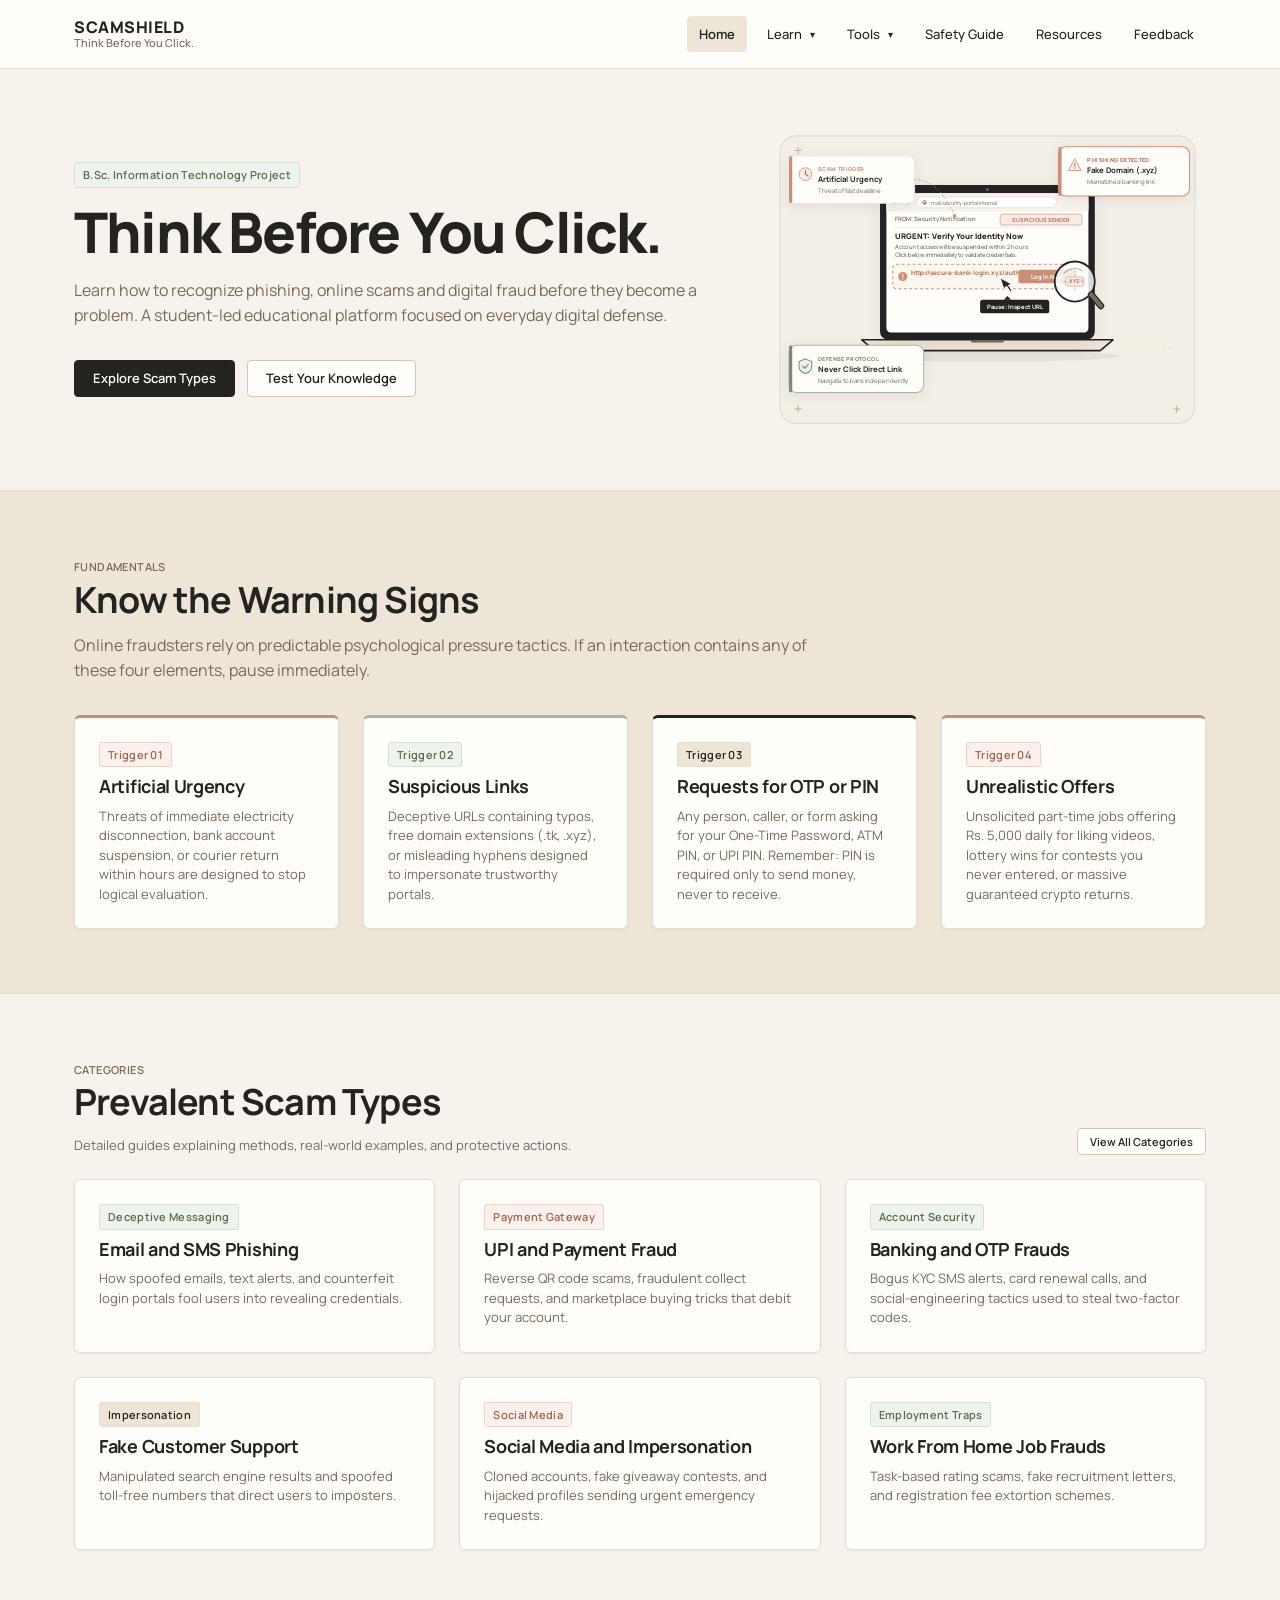
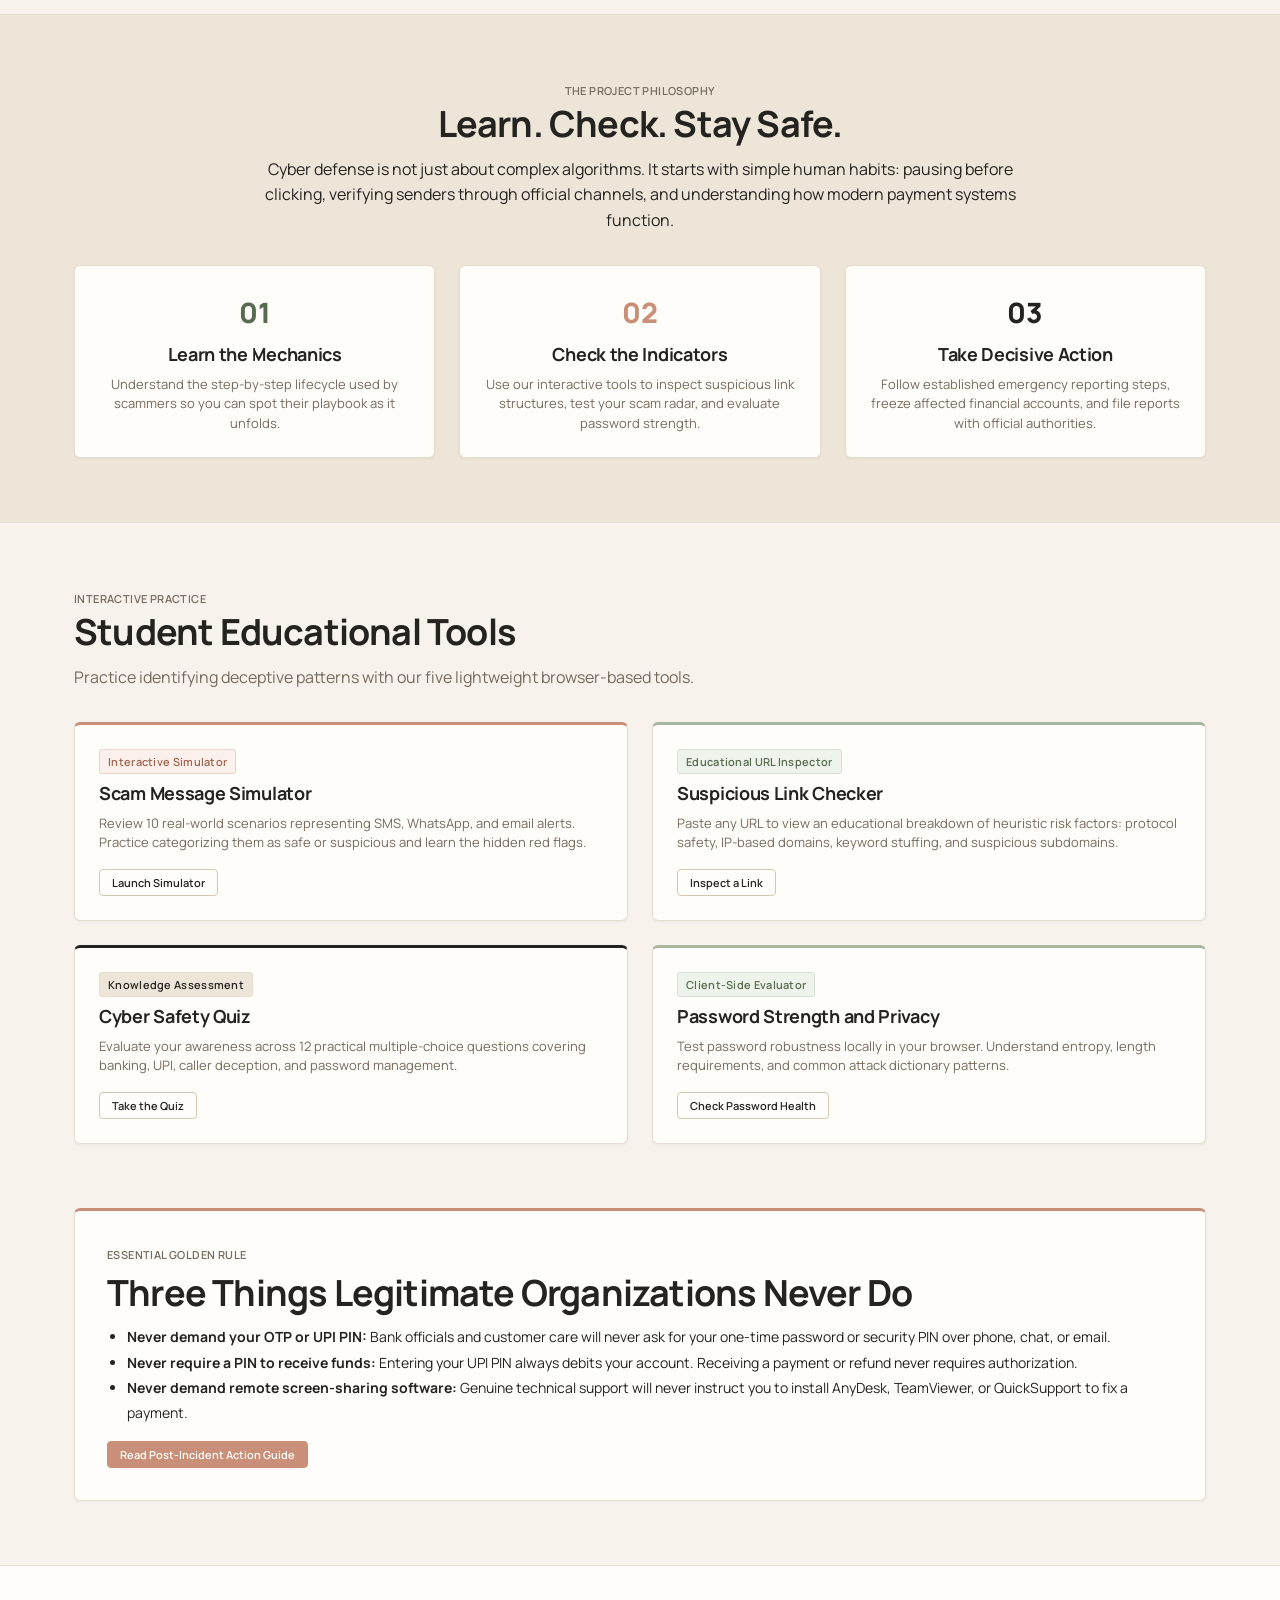
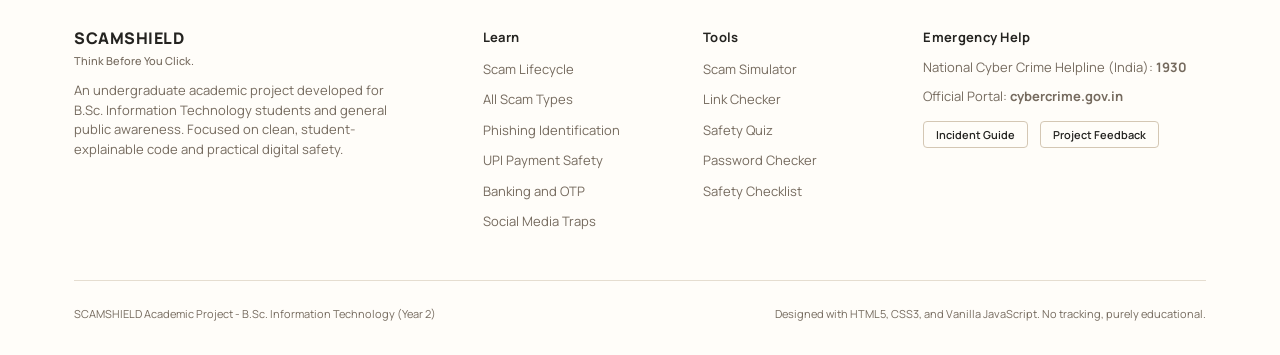
==== commit e99e0d0d: "feat: enhance hero visual with editorial phishing detection illustration and responsive mobile/table" ====
--- a/index.html
+++ b/index.html
@@ -22,7 +22,12 @@
         </a>
 
         <button class="nav-toggle" id="navToggle" aria-label="Toggle navigation menu" aria-expanded="false">
-          Menu
+          <span class="nav-toggle-bars" aria-hidden="true">
+            <span class="bar"></span>
+            <span class="bar"></span>
+            <span class="bar"></span>
+          </span>
+          <span class="nav-toggle-label">Menu</span>
         </button>
 
         <ul class="nav-menu" id="navMenu">
@@ -30,7 +35,7 @@
             <a href="index.html" class="nav-link">Home</a>
           </li>
           <li class="nav-item dropdown">
-            <a href="about.html" class="nav-link">Learn</a>
+            <a href="about.html" class="nav-link">Learn <span class="dropdown-arrow">&#9662;</span></a>
             <ul class="dropdown-menu">
               <li class="dropdown-item"><a href="about.html">About Fraud Lifecycle</a></li>
               <li class="dropdown-item"><a href="scams.html">Common Scam Types</a></li>
@@ -41,7 +46,7 @@
             </ul>
           </li>
           <li class="nav-item dropdown">
-            <a href="simulator.html" class="nav-link">Tools</a>
+            <a href="simulator.html" class="nav-link">Tools <span class="dropdown-arrow">&#9662;</span></a>
             <ul class="dropdown-menu">
               <li class="dropdown-item"><a href="simulator.html">Scam Simulator</a></li>
               <li class="dropdown-item"><a href="link-checker.html">Suspicious Link Checker</a></li>
@@ -63,12 +68,13 @@
       </nav>
     </div>
   </header>
+  <div class="nav-backdrop" id="navBackdrop"></div>
 
   <!-- Hero Section -->
   <main>
     <section class="section" style="padding-top: 56px; padding-bottom: 56px;">
       <div class="container">
-        <div style="display: grid; grid-template-columns: 1.2fr 0.8fr; gap: 40px; align-items: center;">
+        <div class="hero-layout">
           <div>
             <span class="tag tag-sage" style="margin-bottom: 14px;">B.Sc. Information Technology Project</span>
             <h1 class="hero-title">Think Before You Click.</h1>
@@ -81,15 +87,126 @@
             </div>
           </div>
 
-          <!-- Minimal Subtle Line Art Illustration (No futuristic neon locks) -->
-          <div class="editorial-visual" style="min-height: 280px; text-align: center;">
-            <svg width="220" height="220" viewBox="0 0 200 200" fill="none" xmlns="http://www.w3.org/2000/svg" aria-label="Calm shield illustration">
-              <rect x="25" y="25" width="150" height="150" rx="12" fill="#F7F3EC" stroke="#756A5E" stroke-width="1.5" stroke-dasharray="4 4"/>
-              <path d="M100 45V155" stroke="#A8B5A0" stroke-width="2"/>
-              <path d="M55 100H145" stroke="#A8B5A0" stroke-width="2"/>
-              <circle cx="100" cy="100" r="38" fill="#FFFDF9" stroke="#242320" stroke-width="2"/>
-              <path d="M88 100L96 108L114 90" stroke="#7F896F" stroke-width="2.5" stroke-linecap="round" stroke-linejoin="round"/>
-              <circle cx="100" cy="100" r="48" stroke="#C98F78" stroke-width="1" stroke-dasharray="3 3"/>
+          <!-- Editorial Cybersecurity Awareness Illustration -->
+          <div class="hero-visual">
+            <svg viewBox="0 0 480 340" fill="none" xmlns="http://www.w3.org/2000/svg" role="img" aria-label="Educational phishing detection illustration showing a suspicious message being analyzed">
+              <defs>
+                <filter id="heroDropShadow" x="-10%" y="-10%" width="125%" height="130%" filterUnits="userSpaceOnUse">
+                  <feDropShadow dx="0" dy="6" stdDeviation="10" flood-color="#242320" flood-opacity="0.06"/>
+                </filter>
+                <filter id="heroBadgeShadow" x="-15%" y="-15%" width="130%" height="135%" filterUnits="userSpaceOnUse">
+                  <feDropShadow dx="0" dy="3" stdDeviation="6" flood-color="#242320" flood-opacity="0.08"/>
+                </filter>
+              </defs>
+
+              <!-- Soft Warm Editorial Backdrop -->
+              <rect x="12" y="12" width="456" height="316" rx="18" fill="#F4EFE6" stroke="#E3DACF" stroke-width="1.2"/>
+              <!-- Editorial crosshair corner marks -->
+              <path d="M28 28H36M32 24V32" stroke="#B8ACA0" stroke-width="1"/>
+              <path d="M444 28H452M448 24V32" stroke="#B8ACA0" stroke-width="1"/>
+              <path d="M28 312H36M32 308V316" stroke="#B8ACA0" stroke-width="1"/>
+              <path d="M444 312H452M448 308V316" stroke="#B8ACA0" stroke-width="1"/>
+              <line x1="36" y1="244" x2="444" y2="244" stroke="#E5DDD0" stroke-width="1" stroke-dasharray="3 3"/>
+
+              <!-- Central Laptop Base & Shadow -->
+              <ellipse cx="240" cy="254" rx="145" ry="6" fill="#242320" fill-opacity="0.07"/>
+              <path d="M102 236H378L364 248H116L102 236Z" fill="#EDE5D8" stroke="#242320" stroke-width="1.8" stroke-linejoin="round"/>
+              <rect x="222" y="236" width="36" height="3" rx="1.5" fill="#756A5E"/>
+
+              <!-- Central Laptop Screen -->
+              <rect x="122" y="66" width="236" height="170" rx="9" fill="#242320" filter="url(#heroDropShadow)"/>
+              <circle cx="240" cy="71" r="1.5" fill="#756A5E"/>
+              <rect x="129" y="75" width="222" height="153" rx="5" fill="#FFFDF9"/>
+
+              <!-- Browser / Client Window Titlebar -->
+              <rect x="129" y="75" width="222" height="20" rx="5" fill="#F7F3EC"/>
+              <rect x="129" y="88" width="222" height="7" fill="#F7F3EC"/>
+              <circle cx="138" cy="85" r="2.2" fill="#C98F78"/>
+              <circle cx="145" cy="85" r="2.2" fill="#E2D9CC"/>
+              <circle cx="152" cy="85" r="2.2" fill="#A8B5A0"/>
+              <!-- Internal address bar -->
+              <rect x="162" y="79" width="154" height="12" rx="6" fill="#FFFFFF" stroke="#E2D9CC" stroke-width="0.8"/>
+              <circle cx="171" cy="85" r="2" fill="none" stroke="#756A5E" stroke-width="0.8"/>
+              <rect x="170" y="85" width="2" height="2" fill="#756A5E"/>
+              <text x="178" y="88" font-family="Manrope, sans-serif" font-size="6" fill="#756A5E">mail.security-portal.internal</text>
+
+              <!-- Deceptive Email Message Header -->
+              <text x="138" y="105" font-family="Manrope, sans-serif" font-size="6.5" font-weight="600" fill="#756A5E">FROM: Security Notification</text>
+              <rect x="254" y="98" width="90" height="12" rx="3" fill="#FBEBE6" stroke="#C98F78" stroke-width="0.7"/>
+              <text x="299" y="106.5" font-family="Manrope, sans-serif" font-size="6" font-weight="700" fill="#B26E57" text-anchor="middle">SUSPICIOUS SENDER</text>
+              <line x1="138" y1="113" x2="342" y2="113" stroke="#EDE5D8" stroke-width="0.8"/>
+
+              <!-- Urgent Message Headline & Psychological Pressure -->
+              <text x="138" y="125" font-family="Manrope, sans-serif" font-size="8.5" font-weight="800" fill="#242320">URGENT: Verify Your Identity Now</text>
+              <text x="138" y="136" font-family="Manrope, sans-serif" font-size="6.5" fill="#5A5248">Account access will be suspended within 2 hours.</text>
+              <text x="138" y="145" font-family="Manrope, sans-serif" font-size="6.5" fill="#5A5248">Click below immediately to validate credentials:</text>
+
+              <!-- Suspicious Link Box (Flagged) -->
+              <rect x="136" y="153" width="208" height="27" rx="4" fill="#FBF6EE" stroke="#C98F78" stroke-width="1.1" stroke-dasharray="3 3"/>
+              <circle cx="147" cy="166.5" r="5" fill="#C98F78"/>
+              <path d="M147 164V167M147 169V169.5" stroke="#FFFFFF" stroke-width="1" stroke-linecap="round"/>
+              <text x="156" y="165" font-family="Manrope, sans-serif" font-size="7" font-weight="700" fill="#B26E57">http://secure-bank-login.xyz/auth</text>
+              <!-- Deceptive CTA Button -->
+              <rect x="274" y="159" width="64" height="15" rx="3" fill="#C98F78"/>
+              <text x="306" y="169.5" font-family="Manrope, sans-serif" font-size="6.5" font-weight="700" fill="#FFFFFF" text-anchor="middle">Log In Now</text>
+
+              <!-- The "Think Before You Click" Hesitation & Inspection Indicator -->
+              <g transform="translate(254, 168)">
+                <path d="M0 0L4 12L7 9L11 15L13 14L9 8L13 7L0 0Z" fill="#242320" stroke="#FFFDF9" stroke-width="1"/>
+              </g>
+              <g transform="translate(232, 192)">
+                <rect x="0" y="0" width="76" height="15" rx="3" fill="#242320"/>
+                <polygon points="26,0 30,-4 34,0" fill="#242320"/>
+                <text x="38" y="10.5" font-family="Manrope, sans-serif" font-size="6.5" font-weight="700" fill="#FFFDF9" text-anchor="middle">Pause: Inspect URL</text>
+              </g>
+
+              <!-- Magnifying Glass Inspecting the Suspicious Domain -->
+              <g transform="translate(20, 0)">
+                <circle cx="316" cy="172" r="22" fill="#FFFFFF" fill-opacity="0.82" stroke="#242320" stroke-width="2"/>
+                <path d="M304 163 A16 16 0 0 1 324 160" stroke="#A8B5A0" stroke-width="1.2" stroke-linecap="round"/>
+                <rect x="330" y="186" width="6" height="22" rx="2" transform="rotate(-40 330 186)" fill="#756A5E" stroke="#242320" stroke-width="1.3"/>
+                <line x1="316" y1="160" x2="316" y2="184" stroke="#C98F78" stroke-width="0.8" stroke-dasharray="2 2"/>
+                <line x1="304" y1="172" x2="328" y2="172" stroke="#C98F78" stroke-width="0.8" stroke-dasharray="2 2"/>
+                <rect x="306" y="167" width="20" height="10" rx="2" fill="#FBEBE6" stroke="#C98F78" stroke-width="0.6"/>
+                <text x="316" y="174" font-family="Manrope, sans-serif" font-size="5.8" font-weight="800" fill="#B26E57" text-anchor="middle">.XYZ !</text>
+              </g>
+
+              <!-- Floating Card 1: Psychological Urgency Tactic (Top Left) -->
+              <g class="hero-float-1" transform="translate(22, 34)" filter="url(#heroBadgeShadow)">
+                <rect width="138" height="52" rx="8" fill="#FFFDF9" stroke="#EDE5D8" stroke-width="1"/>
+                <rect x="0" y="0" width="3.5" height="52" rx="2" fill="#C98F78"/>
+                <circle cx="18" cy="20" r="7" fill="#FBEBE6" stroke="#C98F78" stroke-width="0.9"/>
+                <path d="M18 16V20L21 22" stroke="#B26E57" stroke-width="1.1" stroke-linecap="round"/>
+                <text x="32" y="17" font-family="Manrope, sans-serif" font-size="6" font-weight="800" fill="#C98F78" letter-spacing="0.4">SCAM TRIGGER</text>
+                <text x="32" y="29" font-family="Manrope, sans-serif" font-size="8.5" font-weight="700" fill="#242320">Artificial Urgency</text>
+                <text x="32" y="41" font-family="Manrope, sans-serif" font-size="6.8" fill="#756A5E">Threat of fast deadline</text>
+                <path d="M138 26 Q165 26 182 66" stroke="#C98F78" stroke-width="0.9" stroke-dasharray="2 2" fill="none"/>
+                <circle cx="182" cy="66" r="2" fill="#C98F78"/>
+              </g>
+
+              <!-- Floating Card 2: Phishing Link Detected (Top Right) -->
+              <g class="hero-float-2" transform="translate(318, 24)" filter="url(#heroBadgeShadow)">
+                <rect width="144" height="54" rx="8" fill="#FFFDF9" stroke="#C98F78" stroke-width="1.1"/>
+                <rect x="0" y="0" width="3.5" height="54" rx="2" fill="#C98F78"/>
+                <polygon points="18,13 11,26 25,26" fill="#FBEBE6" stroke="#C98F78" stroke-width="0.9"/>
+                <path d="M18 18V21M18 23V23.5" stroke="#B26E57" stroke-width="1.1" stroke-linecap="round"/>
+                <text x="32" y="17" font-family="Manrope, sans-serif" font-size="6" font-weight="800" fill="#B26E57" letter-spacing="0.4">PHISHING DETECTED</text>
+                <text x="32" y="29" font-family="Manrope, sans-serif" font-size="8.5" font-weight="700" fill="#242320">Fake Domain (.xyz)</text>
+                <text x="32" y="41" font-family="Manrope, sans-serif" font-size="6.8" fill="#756A5E">Mismatched banking link</text>
+                <path d="M318 40 Q290 55 265 95" stroke="#C98F78" stroke-width="0.9" stroke-dasharray="2 2" fill="none"/>
+                <circle cx="265" cy="95" r="2" fill="#C98F78"/>
+              </g>
+
+              <!-- Floating Card 3: Defense Protocol (Bottom Left) -->
+              <g class="hero-float-3" transform="translate(22, 242)" filter="url(#heroBadgeShadow)">
+                <rect width="148" height="52" rx="8" fill="#FFFDF9" stroke="#A8B5A0" stroke-width="1.1"/>
+                <rect x="0" y="0" width="3.5" height="52" rx="2" fill="#7F896F"/>
+                <path d="M18 15L25 18V23C25 27 22 30 18 31C14 30 11 27 11 23V18L18 15Z" fill="#EBF0E9" stroke="#7F896F" stroke-width="1.1"/>
+                <path d="M15 23L17.5 25.5L21 21" stroke="#7F896F" stroke-width="1.2" stroke-linecap="round" stroke-linejoin="round"/>
+                <text x="32" y="17" font-family="Manrope, sans-serif" font-size="6" font-weight="800" fill="#7F896F" letter-spacing="0.4">DEFENSE PROTOCOL</text>
+                <text x="32" y="29" font-family="Manrope, sans-serif" font-size="8.5" font-weight="700" fill="#242320">Never Click Direct Link</text>
+                <text x="32" y="41" font-family="Manrope, sans-serif" font-size="6.8" fill="#756A5E">Navigate to bank independently</text>
+              </g>
             </svg>
           </div>
         </div>
--- a/css/style.css
+++ b/css/style.css
@@ -395,17 +395,85 @@
   display: block;
 }
 
+.dropdown-arrow {
+  display: inline-block;
+  font-size: 10px;
+  margin-left: 4px;
+  transition: transform var(--transition-fast);
+}
+
 .nav-toggle {
   display: none;
-  background: none;
-  border: 1px solid var(--color-border);
-  padding: 8px 12px;
+  align-items: center;
+  gap: 8px;
+  background-color: var(--color-ivory);
+  border: 1px solid var(--color-border-dark);
+  padding: 8px 14px;
   border-radius: var(--radius-sm);
   cursor: pointer;
   color: var(--color-charcoal);
   font-family: var(--font-primary);
   font-size: var(--text-sm);
   font-weight: var(--font-semibold);
+  transition: background-color var(--transition-fast), border-color var(--transition-fast);
+  -webkit-tap-highlight-color: transparent;
+}
+
+.nav-toggle:hover {
+  background-color: var(--color-beige);
+}
+
+.nav-toggle-bars {
+  display: flex;
+  flex-direction: column;
+  justify-content: space-between;
+  width: 18px;
+  height: 12px;
+}
+
+.nav-toggle-bars .bar {
+  display: block;
+  height: 2px;
+  width: 100%;
+  background-color: var(--color-charcoal);
+  border-radius: 2px;
+  transition: transform var(--transition-fast), opacity var(--transition-fast);
+}
+
+.nav-toggle[aria-expanded="true"] .bar:nth-child(1) {
+  transform: translateY(5px) rotate(45deg);
+}
+
+.nav-toggle[aria-expanded="true"] .bar:nth-child(2) {
+  opacity: 0;
+}
+
+.nav-toggle[aria-expanded="true"] .bar:nth-child(3) {
+  transform: translateY(-5px) rotate(-45deg);
+}
+
+.nav-backdrop {
+  display: none;
+  position: fixed;
+  top: 68px;
+  left: 0;
+  right: 0;
+  bottom: 0;
+  background-color: rgba(36, 35, 32, 0.45);
+  backdrop-filter: blur(2px);
+  -webkit-backdrop-filter: blur(2px);
+  z-index: 95;
+  opacity: 0;
+  transition: opacity var(--transition-fast);
+}
+
+.nav-backdrop.visible {
+  display: block;
+  opacity: 1;
+}
+
+body.menu-open {
+  overflow: hidden;
 }
 
 /* ==================================================
@@ -979,6 +1047,99 @@
   border-bottom: none;
 }
 
+/* Layout utility classes for responsive grids */
+.hero-layout {
+  display: grid;
+  grid-template-columns: 1.2fr 0.8fr;
+  gap: 40px;
+  align-items: center;
+}
+
+.hero-visual {
+  min-height: 280px;
+  text-align: center;
+  display: flex;
+  align-items: center;
+  justify-content: center;
+  position: relative;
+  width: 100%;
+}
+
+.hero-visual svg {
+  width: 100%;
+  max-width: 480px;
+  height: auto;
+  display: block;
+}
+
+/* Subtle float keyframes for editorial hero badges */
+@keyframes heroFloatA {
+  0%, 100% {
+    transform: translateY(0);
+  }
+  50% {
+    transform: translateY(-4px);
+  }
+}
+
+@keyframes heroFloatB {
+  0%, 100% {
+    transform: translateY(0);
+  }
+  50% {
+    transform: translateY(4px);
+  }
+}
+
+.hero-float-1 {
+  animation: heroFloatA 4.5s ease-in-out infinite;
+}
+
+.hero-float-2 {
+  animation: heroFloatB 5s ease-in-out infinite;
+}
+
+.hero-float-3 {
+  animation: heroFloatA 5.5s ease-in-out infinite;
+}
+
+@media (prefers-reduced-motion: reduce) {
+  .hero-float-1,
+  .hero-float-2,
+  .hero-float-3 {
+    animation: none;
+  }
+}
+
+.never-share-grid {
+  grid-template-columns: repeat(5, 1fr);
+  gap: 16px;
+}
+
+.checkbox-options-grid {
+  display: grid;
+  grid-template-columns: 1fr 1fr;
+  gap: 10px;
+  margin-top: 6px;
+}
+
+.table-responsive {
+  width: 100%;
+  overflow-x: auto;
+  -webkit-overflow-scrolling: touch;
+  margin: var(--space-lg) 0;
+  border: 1px solid var(--color-border);
+  border-radius: var(--radius-md);
+  background-color: var(--color-white);
+}
+
+.table-responsive .comparison-table {
+  margin: 0;
+  border: none;
+  border-radius: 0;
+  min-width: 580px;
+}
+
 /* SVG illustrations (clean, subtle line style) */
 .editorial-visual {
   display: flex;
@@ -991,47 +1152,89 @@
 }
 
 /* ==================================================
-   10. RESPONSIVE DESIGN (BREAKPOINTS)
+   10. RESPONSIVE DESIGN FOR MOBILE, TABLET & IPAD
    ================================================== */
+
+/* Tablet & iPad Viewports (768px to 1024px) */
 @media (max-width: 1024px) {
+  :root {
+    --space-3xl: 48px;
+    --space-2xl: 36px;
+    --space-xl: 24px;
+  }
+
+  .container {
+    padding-left: 24px;
+    padding-right: 24px;
+  }
+
+  .hero-layout {
+    grid-template-columns: 1fr;
+    gap: 32px;
+    text-align: center;
+  }
+
+  .hero-visual {
+    order: initial;
+    max-width: 440px;
+    margin: var(--space-xl) auto 0;
+    width: 100%;
+  }
+
+  .hero-layout .section-subtitle {
+    margin-left: auto;
+    margin-right: auto;
+  }
+
+  .hero-layout .btn-group {
+    justify-content: center;
+  }
+
   .hero-title {
-    font-size: 44px;
-    letter-spacing: -1.3px;
-  }
+    font-size: 42px;
+    letter-spacing: -1.2px;
+  }
+
   .section-title, .page-title {
     font-size: 28px;
-  }
+    letter-spacing: -0.6px;
+  }
+
+  .grid-4 {
+    grid-template-columns: repeat(2, 1fr);
+    gap: var(--space-md);
+  }
+
+  .grid-3 {
+    grid-template-columns: repeat(2, 1fr);
+    gap: var(--space-md);
+  }
+
+  .grid-2 {
+    grid-template-columns: repeat(2, 1fr);
+    gap: var(--space-md);
+  }
+
+  .never-share-grid {
+    grid-template-columns: repeat(3, 1fr);
+    gap: var(--space-md);
+  }
+
+  .process-flow {
+    grid-template-columns: repeat(2, 1fr);
+    gap: var(--space-md);
+  }
+
   .footer-grid {
     grid-template-columns: 1fr 1fr;
-    gap: var(--space-lg);
-  }
-  .process-flow {
-    grid-template-columns: repeat(3, 1fr);
-  }
-}
-
-@media (max-width: 768px) {
-  .hero-title {
-    font-size: 34px;
-    letter-spacing: -1px;
-  }
-  .section-title, .page-title {
-    font-size: 24px;
-  }
-  .grid-4, .grid-3, .grid-2 {
-    grid-template-columns: 1fr;
-  }
-  .process-flow {
-    grid-template-columns: 1fr;
-  }
-  .criteria-list {
-    grid-template-columns: 1fr;
-  }
-
-  /* Mobile Navigation Menu */
+    gap: var(--space-xl);
+  }
+
+  /* Tablet Navigation Drawer */
   .nav-toggle {
-    display: block;
-  }
+    display: inline-flex;
+  }
+
   .nav-menu {
     display: none;
     position: absolute;
@@ -1042,49 +1245,268 @@
     border-bottom: 1px solid var(--color-border);
     flex-direction: column;
     align-items: stretch;
-    padding: var(--space-md);
-    box-shadow: var(--shadow-md);
+    padding: var(--space-md) var(--space-lg);
+    box-shadow: 0 10px 25px rgba(36, 35, 32, 0.08);
     gap: 4px;
-  }
+    max-height: calc(100vh - 72px);
+    overflow-y: auto;
+    -webkit-overflow-scrolling: touch;
+    z-index: 105;
+  }
+
   .nav-menu.open {
     display: flex;
-  }
+    animation: menuSlideDown 200ms ease forwards;
+  }
+
+  @keyframes menuSlideDown {
+    from {
+      opacity: 0;
+      transform: translateY(-8px);
+    }
+    to {
+      opacity: 1;
+      transform: translateY(0);
+    }
+  }
+
+  .nav-link {
+    padding: 12px 14px;
+    font-size: 15px;
+    justify-content: space-between;
+  }
+
   .dropdown-menu {
     position: static;
-    display: block;
+    display: none;
     box-shadow: none;
     border: none;
     background-color: var(--color-ivory);
-    margin-top: 4px;
+    margin: 4px 0 8px 12px;
     border-radius: var(--radius-sm);
-    padding-left: 12px;
-  }
+    padding: 6px 0;
+    border-left: 2px solid var(--color-sage);
+  }
+
+  .dropdown-menu.mobile-expanded {
+    display: block;
+    animation: submenuFade 180ms ease forwards;
+  }
+
+  @keyframes submenuFade {
+    from { opacity: 0; transform: translateY(-4px); }
+    to { opacity: 1; transform: translateY(0); }
+  }
+
+  .dropdown-item a {
+    padding: 10px 14px;
+    font-size: 14px;
+  }
+}
+
+/* Mobile Devices (max-width: 768px) */
+@media (max-width: 768px) {
+  :root {
+    --text-display: 32px;
+    --text-3xl: 24px;
+    --text-2xl: 20px;
+    --space-3xl: 36px;
+    --space-2xl: 28px;
+    --space-xl: 20px;
+    --space-lg: 16px;
+  }
+
+  .container {
+    padding-left: 16px;
+    padding-right: 16px;
+  }
+
+  .section {
+    padding-top: var(--space-2xl);
+    padding-bottom: var(--space-2xl);
+  }
+
+  .page-header {
+    padding-top: var(--space-xl);
+    padding-bottom: var(--space-xl);
+  }
+
+  .hero-title {
+    font-size: 32px;
+    letter-spacing: -0.8px;
+    line-height: 1.12;
+  }
+
+  .section-title, .page-title {
+    font-size: 24px;
+    letter-spacing: -0.4px;
+  }
+
+  .section-subtitle, .page-lead {
+    font-size: 15px;
+    line-height: 1.55;
+    margin-bottom: var(--space-lg);
+  }
+
+  .grid-4, .grid-3, .grid-2 {
+    grid-template-columns: 1fr;
+    gap: var(--space-md);
+  }
+
+  .hero-layout {
+    text-align: left;
+    gap: var(--space-lg);
+  }
+
+  .hero-layout .section-subtitle {
+    margin-left: 0;
+    margin-right: 0;
+  }
+
+  .hero-layout .btn-group {
+    justify-content: flex-start;
+  }
+
+  .hero-visual {
+    display: flex;
+    order: initial;
+    width: 100%;
+    max-width: 390px;
+    margin: var(--space-lg) auto 0;
+    min-height: auto;
+  }
+
+  .process-flow {
+    grid-template-columns: 1fr;
+    gap: var(--space-sm);
+  }
+
+  .never-share-grid {
+    grid-template-columns: repeat(2, 1fr);
+    gap: 10px;
+  }
+
   .footer-grid {
     grid-template-columns: 1fr;
     gap: var(--space-lg);
   }
-}
-
+
+  .footer-bottom {
+    flex-direction: column;
+    align-items: flex-start;
+    gap: 6px;
+  }
+
+  .btn {
+    min-height: 46px;
+    font-size: 14px;
+    padding: 10px 18px;
+  }
+
+  .btn-group {
+    width: 100%;
+  }
+
+  .btn-group .btn {
+    flex: 1 1 auto;
+  }
+
+  .card {
+    padding: 20px 16px;
+  }
+
+  .quiz-card {
+    padding: 20px 16px;
+  }
+
+  .quiz-question {
+    font-size: 17px;
+    margin-bottom: var(--space-md);
+  }
+
+  .quiz-option-btn {
+    min-height: 48px;
+    padding: 12px 14px;
+    font-size: 14px;
+  }
+
+  .checklist-item {
+    padding: 12px;
+    min-height: 48px;
+  }
+
+  .checklist-item input[type="checkbox"] {
+    width: 20px;
+    height: 20px;
+    flex-shrink: 0;
+    margin-top: 2px;
+  }
+
+  .checklist-label {
+    font-size: 14px;
+    line-height: 1.45;
+  }
+
+  .form-control {
+    font-size: 16px;
+    padding: 12px 14px;
+    min-height: 46px;
+  }
+
+  .criteria-list {
+    grid-template-columns: 1fr;
+    gap: 6px;
+  }
+
+  .message-simulation {
+    padding: 14px 12px;
+  }
+
+  .message-body {
+    font-size: 14px;
+  }
+}
+
+/* Small Screen Phones (max-width: 480px) */
 @media (max-width: 480px) {
-  :root {
-    --text-base: 13.5px;
-  }
   .hero-title {
-    font-size: 30px;
-    letter-spacing: -0.8px;
-  }
-  .container {
-    padding-left: var(--space-md);
-    padding-right: var(--space-md);
-  }
-  .card {
-    padding: var(--space-md);
-  }
-  .btn {
-    width: 100%;
-  }
+    font-size: 28px;
+    letter-spacing: -0.6px;
+  }
+
+  .section-title, .page-title {
+    font-size: 22px;
+  }
+
   .btn-group {
     flex-direction: column;
     width: 100%;
   }
-}
+
+  .btn-group .btn {
+    width: 100%;
+  }
+
+  .hero-visual {
+    max-width: 100%;
+    margin-top: var(--space-md);
+  }
+
+  .never-share-grid {
+    grid-template-columns: 1fr;
+    gap: 8px;
+  }
+
+  .checkbox-options-grid {
+    grid-template-columns: 1fr;
+  }
+
+  .breadcrumbs {
+    flex-wrap: wrap;
+    gap: 4px;
+  }
+
+  .notice-box {
+    padding: 12px 14px;
+  }
+}
